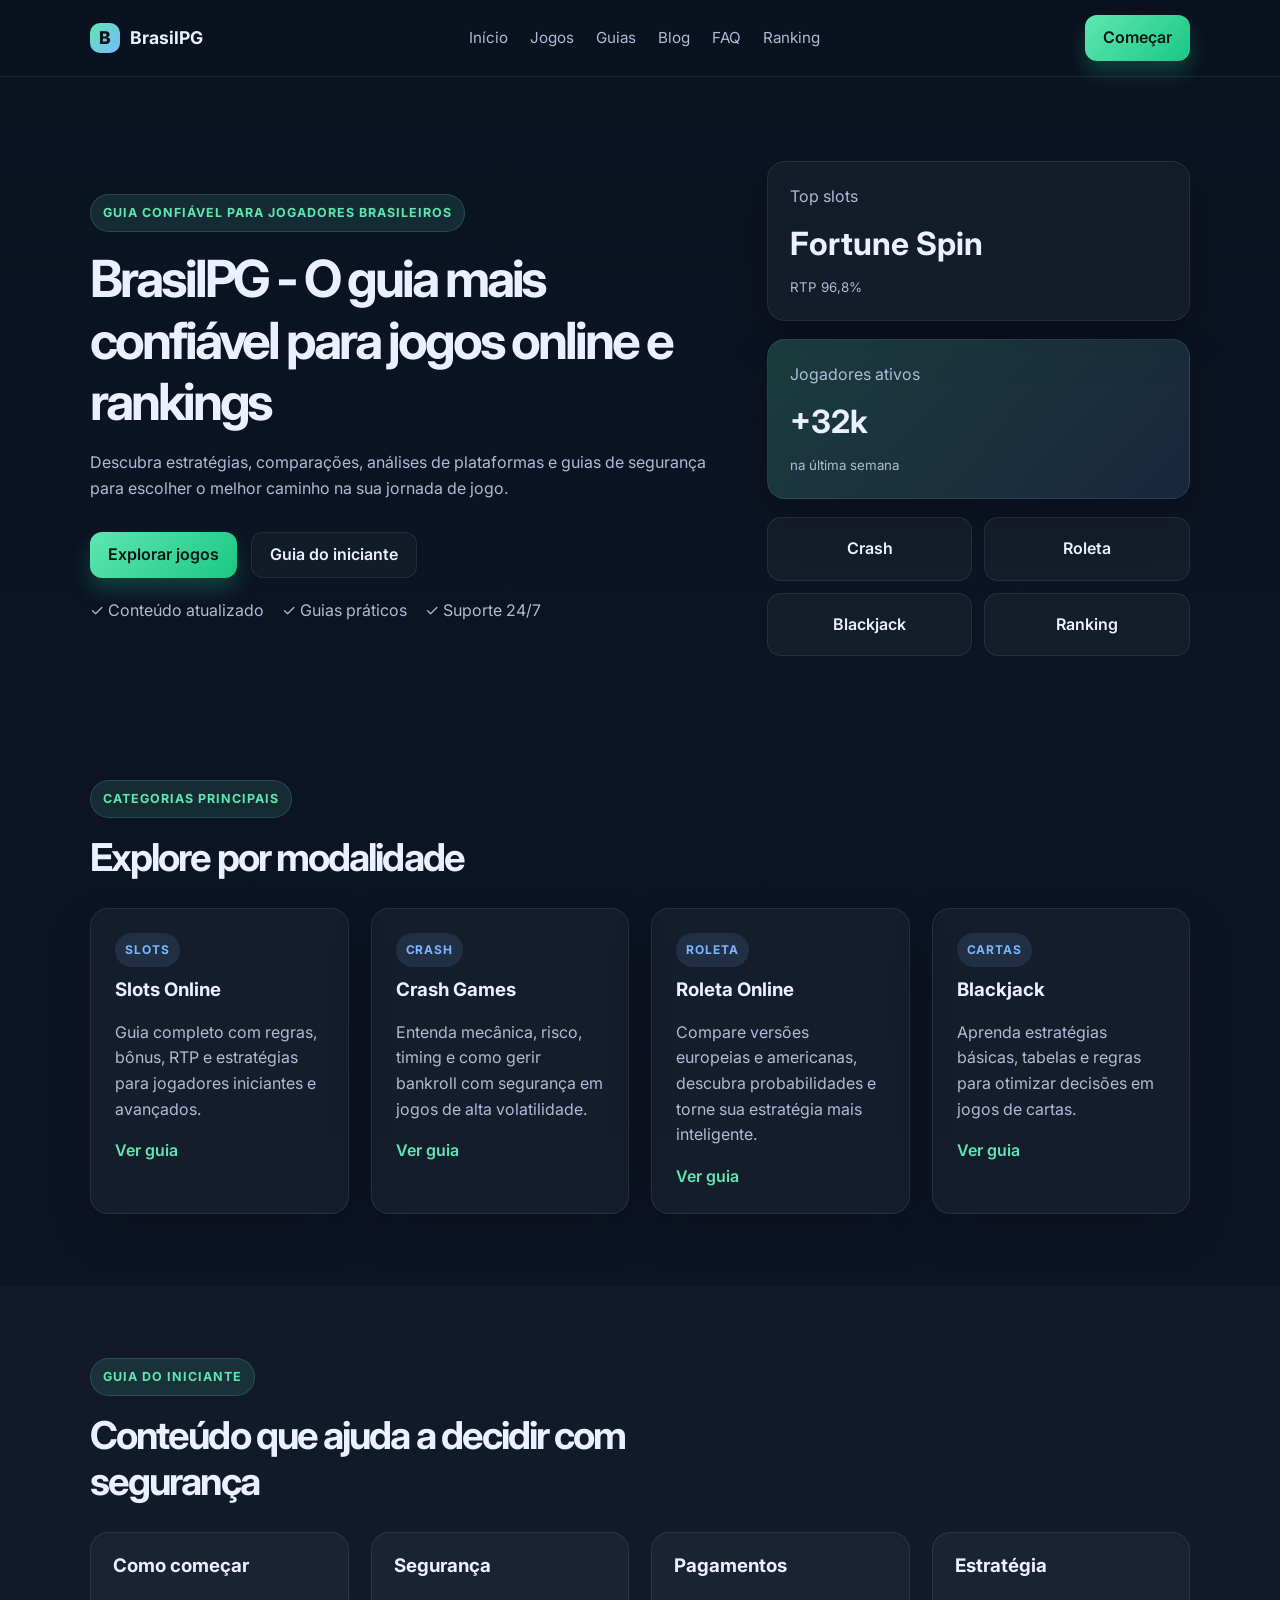
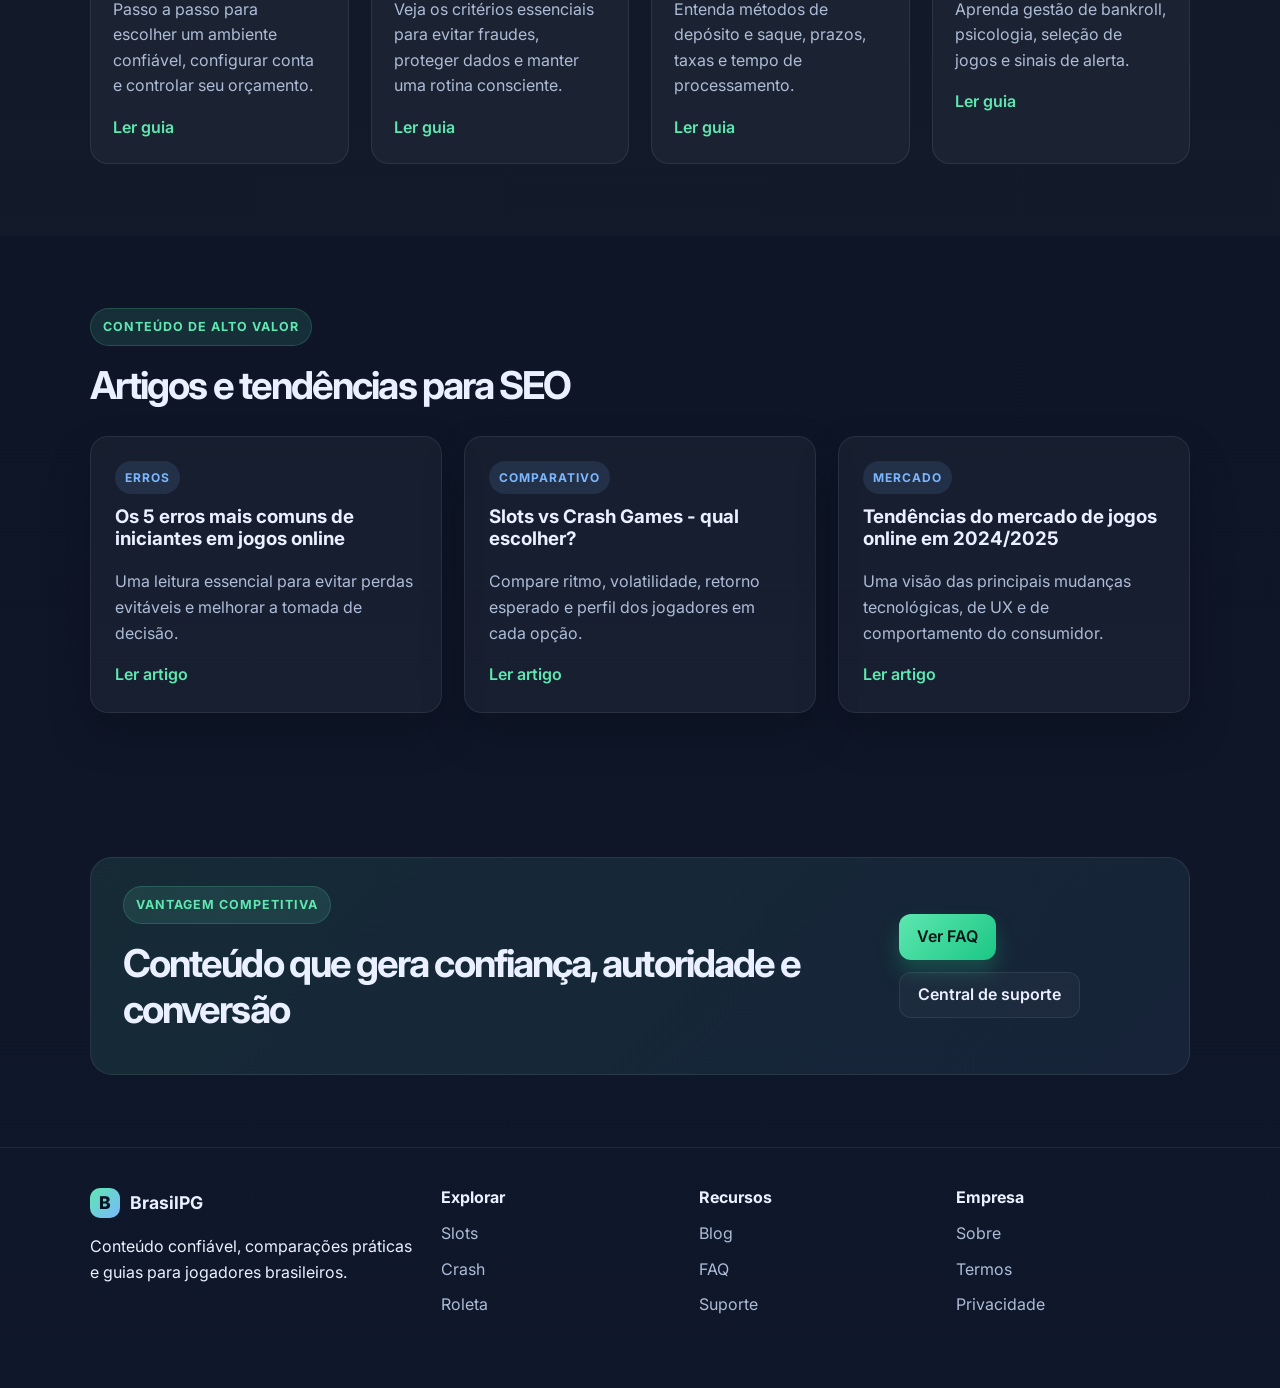
==== index.html @ e0869d35 "Create BrasilPG static SEO architecture prototype with homepage, category pages, blog template, FAQ," ====
<!DOCTYPE html>
<html lang="pt-BR">
  <head>
    <meta charset="UTF-8" />
    <meta name="viewport" content="width=device-width, initial-scale=1.0" />
    <title>BrasilPG | Guia Completo de Jogos, Ranking e Dicas Confiáveis</title>
    <meta
      name="description"
      content="Descubra jogos populares, ranking de jogadores, guias de segurança e dicas de estratégia. Conteúdo confiável, atendimento 24/7 e análise de plataformas."
    />
    <meta
      name="keywords"
      content="BrasilPG, jogos online, slots online, crash games, roleta online, blackjack online, guia de segurança"
    />
    <link rel="preconnect" href="https://fonts.googleapis.com" />
    <link rel="preconnect" href="https://fonts.gstatic.com" crossorigin />
    <link href="https://fonts.googleapis.com/css2?family=Inter:wght@400;500;600;700;800&display=swap" rel="stylesheet" />
    <link rel="stylesheet" href="styles.css" />
    <script type="application/ld+json">
      {
        "@context": "https://schema.org",
        "@type": "Organization",
        "name": "BrasilPG",
        "url": "https://brasilpg.com",
        "logo": "https://brasilpg.com/logo.png",
        "sameAs": [
          "https://www.facebook.com/brasilpg",
          "https://www.instagram.com/brasilpg"
        ],
        "contactPoint": {
          "@type": "ContactPoint",
          "telephone": "+5511999999999",
          "contactType": "customer support",
          "areaServed": "BR",
          "availableLanguage": ["Portuguese"]
        }
      }
    </script>
  </head>
  <body>
    <header class="site-header">
      <div class="container nav-wrap">
        <a href="index.html" class="brand" aria-label="BrasilPG home">
          <span class="brand-mark">B</span>
          <span>BrasilPG</span>
        </a>
        <nav class="main-nav" aria-label="Main navigation">
          <a href="index.html">Início</a>
          <a href="pages/jogos/slots.html">Jogos</a>
          <a href="pages/guia/seguranca.html">Guias</a>
          <a href="pages/blog/index.html">Blog</a>
          <a href="pages/faq.html">FAQ</a>
          <a href="pages/ranking.html">Ranking</a>
        </nav>
        <a href="#cta" class="button button-primary">Começar</a>
      </div>
    </header>

    <main>
      <section class="hero">
        <div class="container hero-grid">
          <div>
            <span class="eyebrow">Guia confiável para jogadores brasileiros</span>
            <h1>BrasilPG - O guia mais confiável para jogos online e rankings</h1>
            <p>
              Descubra estratégias, comparações, análises de plataformas e guias de segurança para escolher o melhor caminho na sua jornada de jogo.
            </p>
            <div class="hero-actions">
              <a href="#categories" class="button button-primary">Explorar jogos</a>
              <a href="pages/guia/iniciantes.html" class="button button-secondary">Guia do iniciante</a>
            </div>
            <ul class="trust-list">
              <li>✓ Conteúdo atualizado</li>
              <li>✓ Guias práticos</li>
              <li>✓ Suporte 24/7</li>
            </ul>
          </div>
          <div class="hero-panel">
            <div class="stat-card">
              <span>Top slots</span>
              <strong>Fortune Spin</strong>
              <small>RTP 96,8%</small>
            </div>
            <div class="stat-card highlight">
              <span>Jogadores ativos</span>
              <strong>+32k</strong>
              <small>na última semana</small>
            </div>
            <div class="mini-grid">
              <div>Crash</div>
              <div>Roleta</div>
              <div>Blackjack</div>
              <div>Ranking</div>
            </div>
          </div>
        </div>
      </section>

      <section class="section" id="categories">
        <div class="container">
          <div class="section-header">
            <span class="eyebrow">Categorias principais</span>
            <h2>Explore por modalidade</h2>
          </div>
          <div class="card-grid four-col">
            <article class="info-card">
              <span class="tag">Slots</span>
              <h3>Slots Online</h3>
              <p>Guia completo com regras, bônus, RTP e estratégias para jogadores iniciantes e avançados.</p>
              <a href="pages/jogos/slots.html">Ver guia</a>
            </article>
            <article class="info-card">
              <span class="tag">Crash</span>
              <h3>Crash Games</h3>
              <p>Entenda mecânica, risco, timing e como gerir bankroll com segurança em jogos de alta volatilidade.</p>
              <a href="pages/jogos/crash.html">Ver guia</a>
            </article>
            <article class="info-card">
              <span class="tag">Roleta</span>
              <h3>Roleta Online</h3>
              <p>Compare versões europeias e americanas, descubra probabilidades e torne sua estratégia mais inteligente.</p>
              <a href="pages/jogos/roleta.html">Ver guia</a>
            </article>
            <article class="info-card">
              <span class="tag">Cartas</span>
              <h3>Blackjack</h3>
              <p>Aprenda estratégias básicas, tabelas e regras para otimizar decisões em jogos de cartas.</p>
              <a href="pages/jogos/cartas.html">Ver guia</a>
            </article>
          </div>
        </div>
      </section>

      <section class="section alt-bg">
        <div class="container">
          <div class="section-header narrow">
            <span class="eyebrow">Guia do iniciante</span>
            <h2>Conteúdo que ajuda a decidir com segurança</h2>
          </div>
          <div class="feature-list">
            <article>
              <h3>Como começar</h3>
              <p>Passo a passo para escolher um ambiente confiável, configurar conta e controlar seu orçamento.</p>
              <a href="pages/guia/iniciantes.html">Ler guia</a>
            </article>
            <article>
              <h3>Segurança</h3>
              <p>Veja os critérios essenciais para evitar fraudes, proteger dados e manter uma rotina consciente.</p>
              <a href="pages/guia/seguranca.html">Ler guia</a>
            </article>
            <article>
              <h3>Pagamentos</h3>
              <p>Entenda métodos de depósito e saque, prazos, taxas e tempo de processamento.</p>
              <a href="pages/guia/deposito-saque.html">Ler guia</a>
            </article>
            <article>
              <h3>Estratégia</h3>
              <p>Aprenda gestão de bankroll, psicologia, seleção de jogos e sinais de alerta.</p>
              <a href="pages/guia/estrategia.html">Ler guia</a>
            </article>
          </div>
        </div>
      </section>

      <section class="section">
        <div class="container">
          <div class="section-header">
            <span class="eyebrow">Conteúdo de alto valor</span>
            <h2>Artigos e tendências para SEO</h2>
          </div>
          <div class="card-grid three-col">
            <article class="blog-card">
              <span class="tag">Erros</span>
              <h3>Os 5 erros mais comuns de iniciantes em jogos online</h3>
              <p>Uma leitura essencial para evitar perdas evitáveis e melhorar a tomada de decisão.</p>
              <a href="pages/blog/artigo-template.html">Ler artigo</a>
            </article>
            <article class="blog-card">
              <span class="tag">Comparativo</span>
              <h3>Slots vs Crash Games - qual escolher?</h3>
              <p>Compare ritmo, volatilidade, retorno esperado e perfil dos jogadores em cada opção.</p>
              <a href="pages/blog/artigo-template.html">Ler artigo</a>
            </article>
            <article class="blog-card">
              <span class="tag">Mercado</span>
              <h3>Tendências do mercado de jogos online em 2024/2025</h3>
              <p>Uma visão das principais mudanças tecnológicas, de UX e de comportamento do consumidor.</p>
              <a href="pages/blog/artigo-template.html">Ler artigo</a>
            </article>
          </div>
        </div>
      </section>

      <section class="section faq-cta" id="cta">
        <div class="container cta-box">
          <div>
            <span class="eyebrow">Vantagem competitiva</span>
            <h2>Conteúdo que gera confiança, autoridade e conversão</h2>
          </div>
          <div class="cta-actions">
            <a href="pages/faq.html" class="button button-primary">Ver FAQ</a>
            <a href="pages/suporte.html" class="button button-secondary">Central de suporte</a>
          </div>
        </div>
      </section>
    </main>

    <footer class="site-footer">
      <div class="container footer-grid">
        <div>
          <a href="index.html" class="brand"><span class="brand-mark">B</span><span>BrasilPG</span></a>
          <p>Conteúdo confiável, comparações práticas e guias para jogadores brasileiros.</p>
        </div>
        <div>
          <h4>Explorar</h4>
          <ul>
            <li><a href="pages/jogos/slots.html">Slots</a></li>
            <li><a href="pages/jogos/crash.html">Crash</a></li>
            <li><a href="pages/jogos/roleta.html">Roleta</a></li>
          </ul>
        </div>
        <div>
          <h4>Recursos</h4>
          <ul>
            <li><a href="pages/blog/index.html">Blog</a></li>
            <li><a href="pages/faq.html">FAQ</a></li>
            <li><a href="pages/suporte.html">Suporte</a></li>
          </ul>
        </div>
        <div>
          <h4>Empresa</h4>
          <ul>
            <li><a href="pages/sobre.html">Sobre</a></li>
            <li><a href="pages/termos.html">Termos</a></li>
            <li><a href="pages/privacidade.html">Privacidade</a></li>
          </ul>
        </div>
      </div>
    </footer>
  </body>
</html>
---- styles.css ----
:root {
  --bg: #0b1220;
  --bg-soft: #101a2d;
  --panel: #121d33;
  --panel-strong: #172847;
  --card: #f3f6fb;
  --text: #eaf0ff;
  --muted: #adbcd7;
  --primary: #5ee7b0;
  --primary-strong: #1bc784;
  --secondary: #7ab7ff;
  --warning: #ffd166;
  --border: rgba(255,255,255,0.08);
  --shadow: 0 20px 45px rgba(0,0,0,0.18);
  --radius: 18px;
}

* {
  box-sizing: border-box;
}

html {
  scroll-behavior: smooth;
}

body {
  margin: 0;
  font-family: "Inter", sans-serif;
  background: linear-gradient(180deg, var(--bg) 0%, #0f172a 100%);
  color: var(--text);
  line-height: 1.6;
}

a {
  color: inherit;
  text-decoration: none;
}

img {
  max-width: 100%;
}

.container {
  width: min(1100px, calc(100% - 32px));
  margin: 0 auto;
}

.site-header {
  position: sticky;
  top: 0;
  z-index: 100;
  backdrop-filter: blur(12px);
  background: rgba(11, 18, 32, 0.8);
  border-bottom: 1px solid var(--border);
}

.nav-wrap {
  display: flex;
  align-items: center;
  justify-content: space-between;
  min-height: 76px;
  gap: 18px;
}

.brand {
  display: inline-flex;
  align-items: center;
  gap: 10px;
  font-size: 1.1rem;
  font-weight: 700;
}

.brand-mark {
  display: inline-grid;
  place-items: center;
  width: 30px;
  height: 30px;
  border-radius: 10px;
  background: linear-gradient(135deg, var(--primary), var(--secondary));
  color: #061420;
  font-weight: 800;
}

.main-nav {
  display: flex;
  align-items: center;
  gap: 22px;
  color: var(--muted);
  font-size: 0.95rem;
}

.main-nav a:hover,
.site-footer a:hover {
  color: var(--text);
}

.button {
  display: inline-flex;
  align-items: center;
  justify-content: center;
  min-height: 46px;
  padding: 0 18px;
  border-radius: 12px;
  font-weight: 600;
  transition: transform 0.25s ease, box-shadow 0.25s ease;
}

.button:hover {
  transform: translateY(-1px);
}

.button-primary {
  background: linear-gradient(135deg, var(--primary), var(--primary-strong));
  color: #041517;
  box-shadow: 0 12px 20px rgba(30, 199, 132, 0.25);
}

.button-secondary {
  border: 1px solid var(--border);
  background: rgba(255,255,255,0.03);
  color: var(--text);
}

.hero {
  padding: 84px 0 52px;
}

.hero-grid {
  display: grid;
  grid-template-columns: 1.2fr 0.8fr;
  gap: 42px;
  align-items: center;
}

.eyebrow {
  display: inline-block;
  margin-bottom: 16px;
  padding: 8px 12px;
  border-radius: 999px;
  background: rgba(94, 231, 176, 0.12);
  border: 1px solid rgba(94, 231, 176, 0.18);
  color: var(--primary);
  font-size: 0.78rem;
  letter-spacing: 0.08em;
  text-transform: uppercase;
  font-weight: 700;
}

h1, h2, h3, h4 {
  margin-top: 0;
  line-height: 1.2;
}

h1 {
  font-size: clamp(2.4rem, 4vw, 4.1rem);
  letter-spacing: -0.06em;
  margin-bottom: 18px;
}

h2 {
  font-size: clamp(1.8rem, 3vw, 2.7rem);
  letter-spacing: -0.05em;
  margin-bottom: 14px;
}

.hero p,
.feature-list p,
.info-card p,
.blog-card p,
.article-body p,
.page-intro p,
.faq-item p {
  color: var(--muted);
}

.hero-actions {
  display: flex;
  flex-wrap: wrap;
  gap: 14px;
  margin: 30px 0 20px;
}

.trust-list {
  list-style: none;
  display: flex;
  flex-wrap: wrap;
  gap: 18px;
  padding: 0;
  margin: 0;
  color: var(--muted);
}

.hero-panel {
  display: grid;
  gap: 18px;
}

.stat-card {
  background: rgba(255,255,255,0.04);
  border: 1px solid var(--border);
  border-radius: var(--radius);
  padding: 22px;
  box-shadow: var(--shadow);
}

.stat-card span,
.stat-card small {
  display: block;
  color: var(--muted);
}

.stat-card strong {
  display: block;
  margin: 8px 0;
  font-size: 2rem;
}

.stat-card.highlight {
  background: linear-gradient(135deg, rgba(94,231,176,0.2), rgba(122,183,255,0.12));
}

.mini-grid {
  display: grid;
  grid-template-columns: repeat(2, minmax(140px, 1fr));
  gap: 12px;
}

.mini-grid div {
  padding: 18px 14px;
  background: rgba(255,255,255,0.04);
  border: 1px solid var(--border);
  border-radius: 14px;
  text-align: center;
  font-weight: 600;
}

.section {
  padding: 72px 0;
}

.alt-bg {
  background: rgba(255,255,255,0.02);
}

.section-header {
  margin-bottom: 28px;
}

.narrow {
  max-width: 680px;
}

.card-grid {
  display: grid;
  gap: 22px;
}

.four-col {
  grid-template-columns: repeat(4, minmax(220px, 1fr));
}

.three-col {
  grid-template-columns: repeat(3, minmax(260px, 1fr));
}

.info-card,
.blog-card,
.article-shell,
.faq-item,
.support-card,
.page-hero,
.article-layout,
.review-card {
  background: rgba(255,255,255,0.04);
  border: 1px solid var(--border);
  border-radius: var(--radius);
  padding: 24px;
  box-shadow: var(--shadow);
}

.tag {
  display: inline-block;
  margin-bottom: 12px;
  font-size: 0.75rem;
  border-radius: 999px;
  background: rgba(122,183,255,0.12);
  color: var(--secondary);
  padding: 7px 10px;
  text-transform: uppercase;
  letter-spacing: 0.08em;
  font-weight: 700;
}

.info-card a,
.blog-card a,
.feature-list a,
.article-shell a,
.page-meta a,
.inline-link {
  color: var(--primary);
  font-weight: 600;
}

.feature-list {
  display: grid;
  grid-template-columns: repeat(4, minmax(220px, 1fr));
  gap: 22px;
}

.feature-list article {
  padding: 22px;
  background: rgba(255,255,255,0.04);
  border: 1px solid var(--border);
  border-radius: var(--radius);
}

.cta-box {
  display: flex;
  align-items: center;
  justify-content: space-between;
  gap: 20px;
  background: linear-gradient(135deg, rgba(94, 231, 176, 0.1), rgba(122, 183, 255, 0.08));
  border: 1px solid var(--border);
  border-radius: 22px;
  padding: 28px 32px;
}

.cta-actions {
  display: flex;
  flex-wrap: wrap;
  gap: 12px;
}

.site-footer {
  padding: 40px 0 70px;
  border-top: 1px solid var(--border);
}

.footer-grid {
  display: grid;
  grid-template-columns: 1.4fr 1fr 1fr 1fr;
  gap: 24px;
}

.site-footer h4 {
  margin-bottom: 14px;
}

.site-footer ul {
  list-style: none;
  padding: 0;
  margin: 0;
  display: grid;
  gap: 10px;
  color: var(--muted);
}

.page-hero {
  padding: 42px 0 18px;
}

.page-hero .container {
  width: min(1200px, calc(100% - 32px));
}

.page-intro {
  display: grid;
  grid-template-columns: 1.4fr 0.6fr;
  gap: 26px;
  align-items: center;
}

.page-meta {
  display: flex;
  flex-wrap: wrap;
  gap: 12px;
  margin-top: 20px;
  color: var(--muted);
}

.page-meta span {
  padding: 8px 10px;
  background: rgba(255,255,255,0.03);
  border-radius: 999px;
  border: 1px solid var(--border);
}

.article-layout {
  display: grid;
  grid-template-columns: minmax(0, 2fr) minmax(240px, 0.8fr);
  gap: 26px;
  align-items: start;
}

.article-body h2 {
  margin-top: 28px;
  margin-bottom: 10px;
}

.check-list {
  padding-left: 20px;
  color: var(--muted);
}

.check-list li + li {
  margin-top: 8px;
}

.aside-box {
  background: rgba(255,255,255,0.03);
  border: 1px solid var(--border);
  border-radius: 16px;
  padding: 18px;
  margin-bottom: 18px;
}

.aside-box h3 {
  margin-bottom: 10px;
  font-size: 1.1rem;
}

.faq-grid,
.support-grid {
  display: grid;
  grid-template-columns: repeat(2, minmax(280px, 1fr));
  gap: 22px;
}

.faq-item {
  height: 100%;
}

.support-card h3 {
  margin-bottom: 12px;
}

.table-wrap {
  overflow-x: auto;
}

table {
  width: 100%;
  border-collapse: collapse;
  margin-top: 18px;
  background: rgba(255,255,255,0.03);
  border: 1px solid var(--border);
  border-radius: 16px;
  overflow: hidden;
}

th, td {
  padding: 14px 16px;
  text-align: left;
  border-bottom: 1px solid var(--border);
  color: var(--muted);
}

th {
  color: var(--text);
  background: rgba(255,255,255,0.02);
}

@media (max-width: 900px) {
  .hero-grid,
  .page-intro,
  .article-layout,
  .footer-grid,
  .faq-grid,
  .support-grid,
  .feature-list,
  .four-col,
  .three-col {
    grid-template-columns: 1fr 1fr;
  }

  .hero-grid,
  .page-intro,
  .article-layout,
  .footer-grid,
  .faq-grid,
  .support-grid,
  .feature-list,
  .four-col,
  .three-col {
    display: grid;
  }

  .hero-grid {
    grid-template-columns: 1fr;
  }

  .main-nav {
    display: none;
  }
}

@media (max-width: 620px) {
  .four-col,
  .three-col,
  .feature-list,
  .faq-grid,
  .support-grid,
  .footer-grid {
    grid-template-columns: 1fr;
  }

  .cta-box {
    flex-direction: column;
    align-items: flex-start;
  }

  h1 {
    font-size: 2.3rem;
  }
}
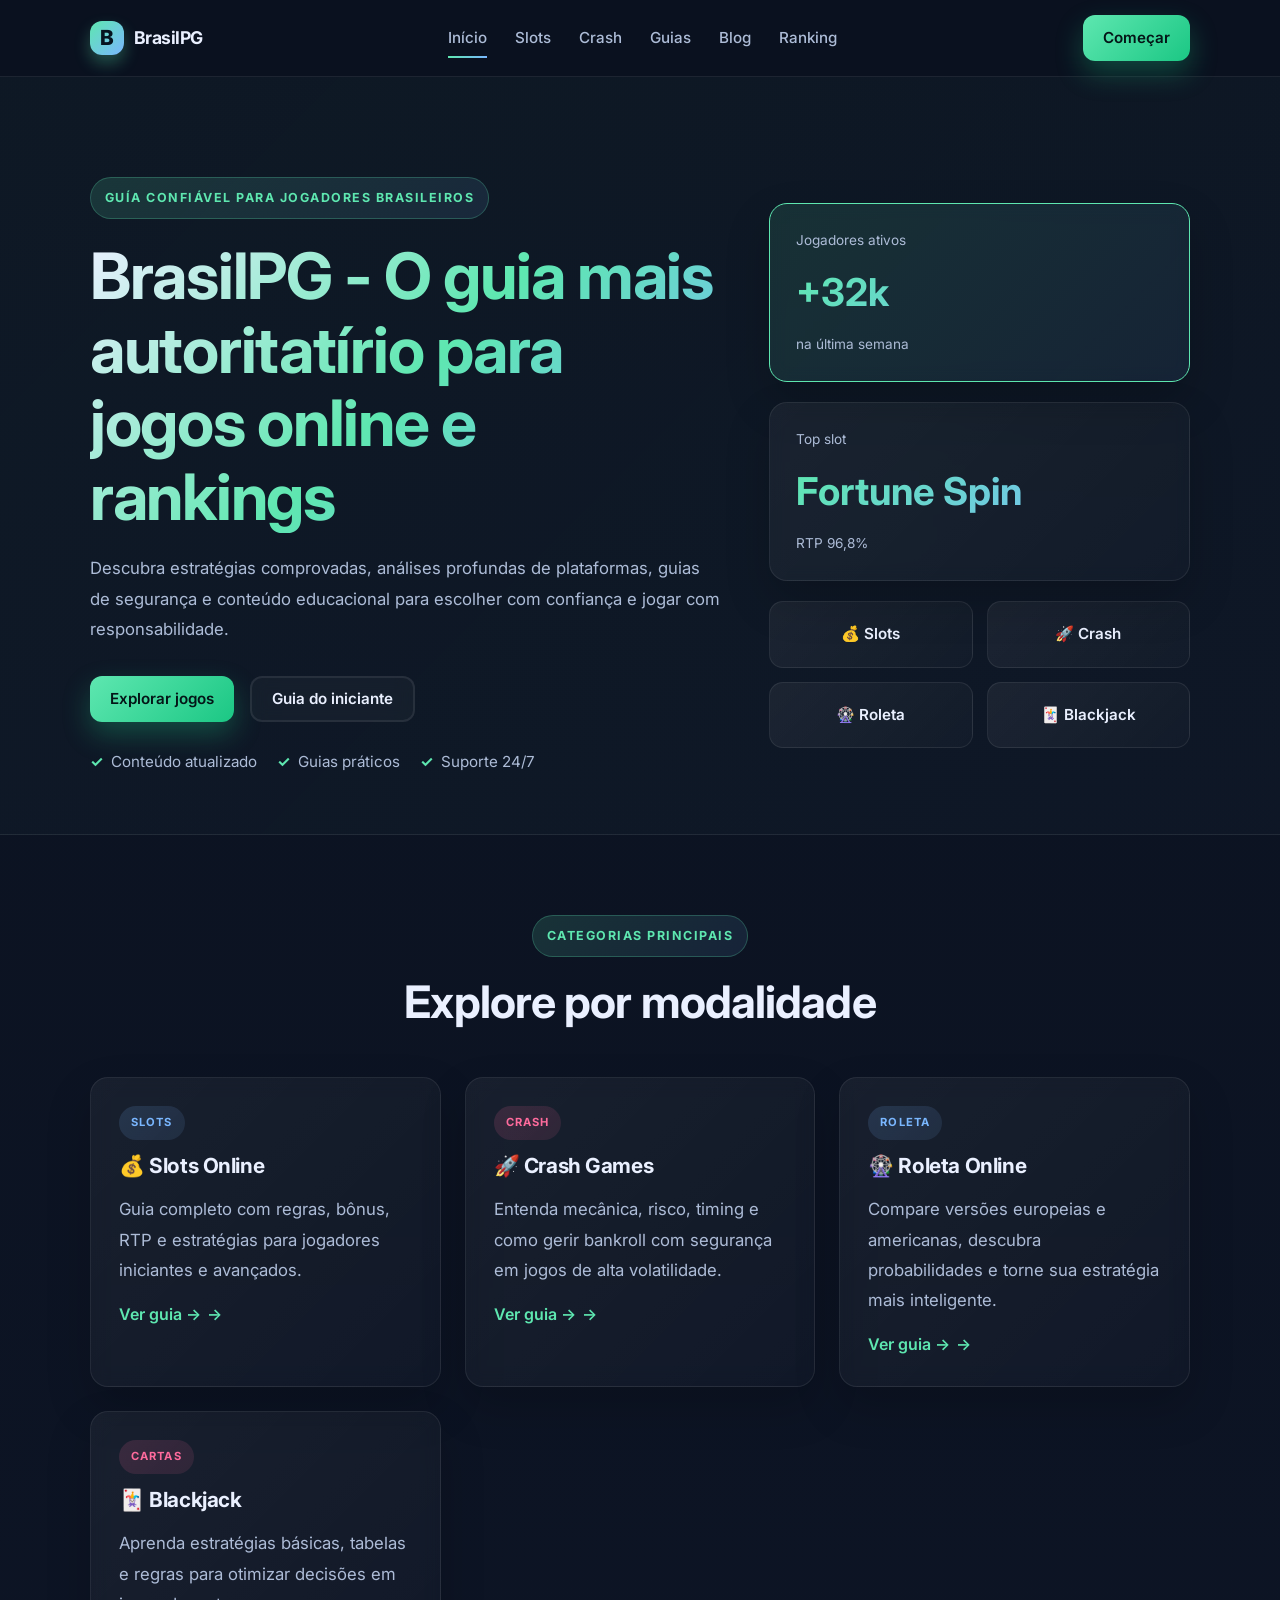
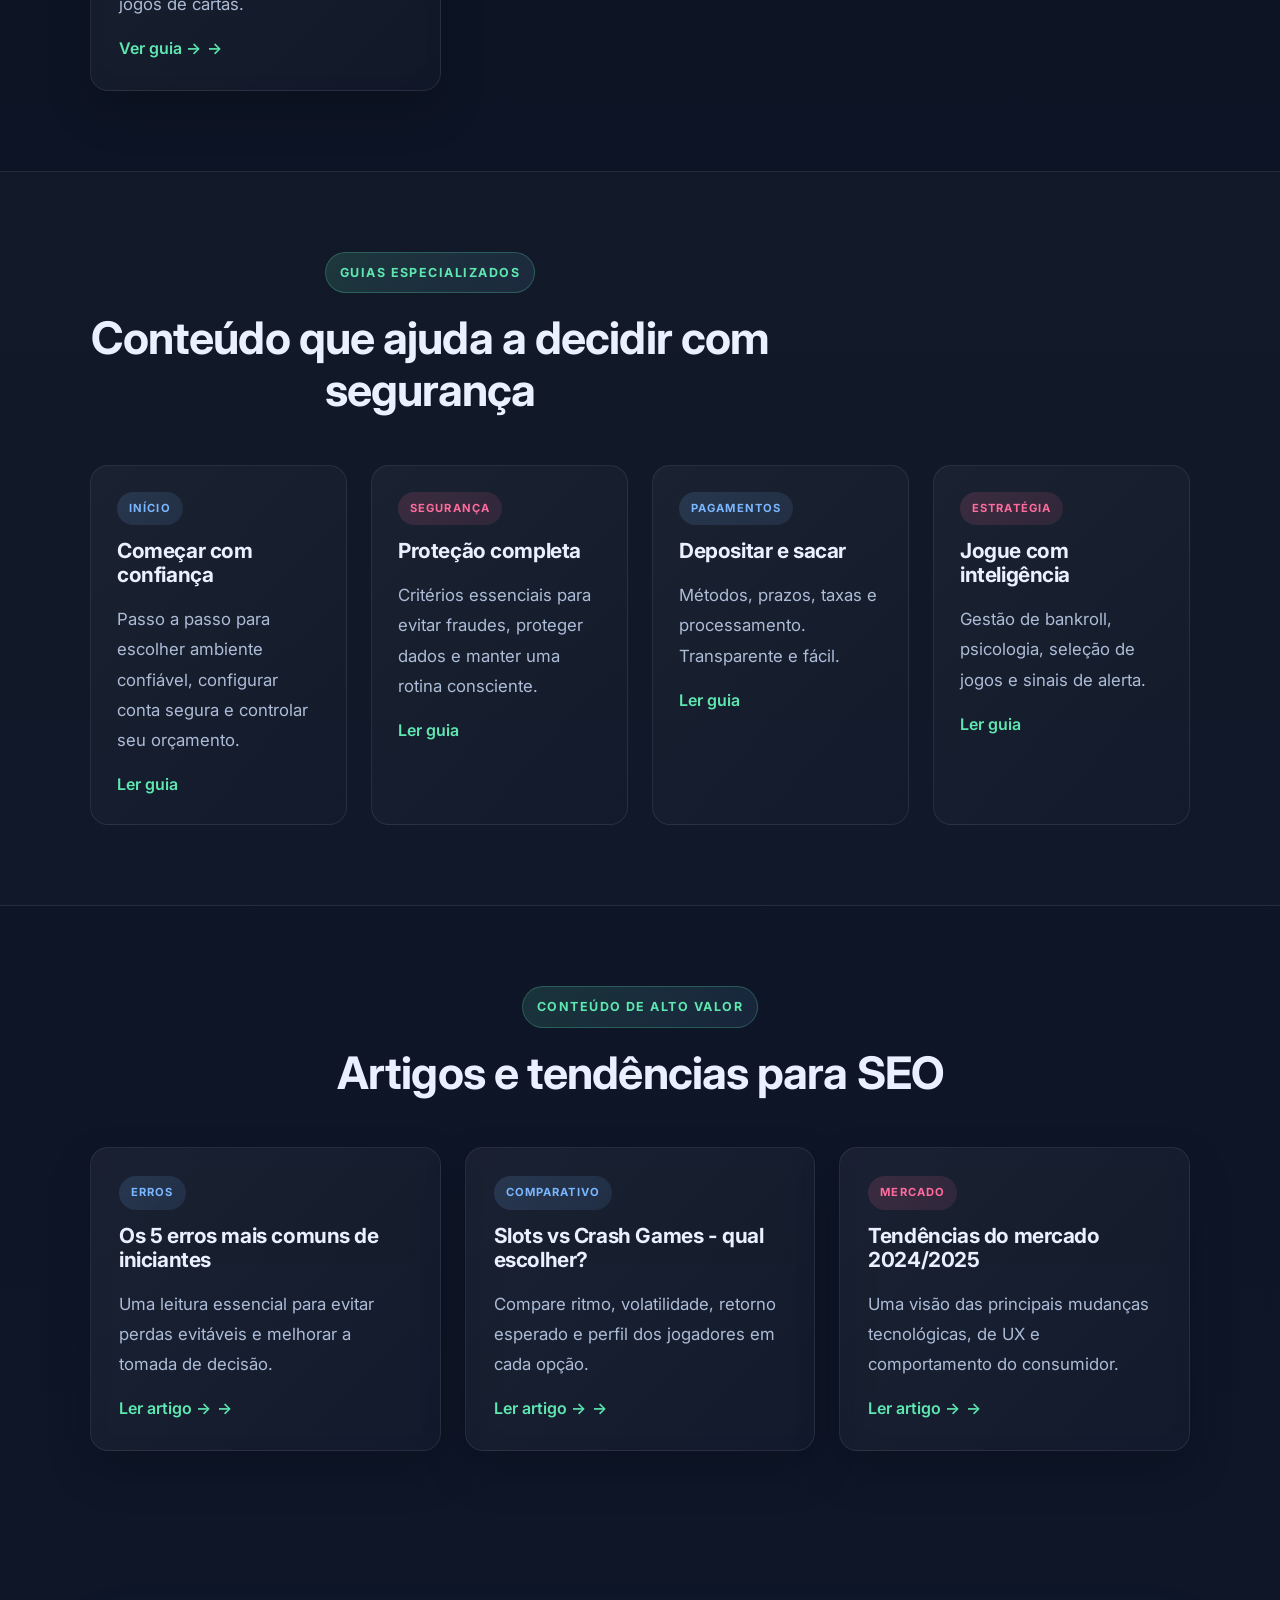
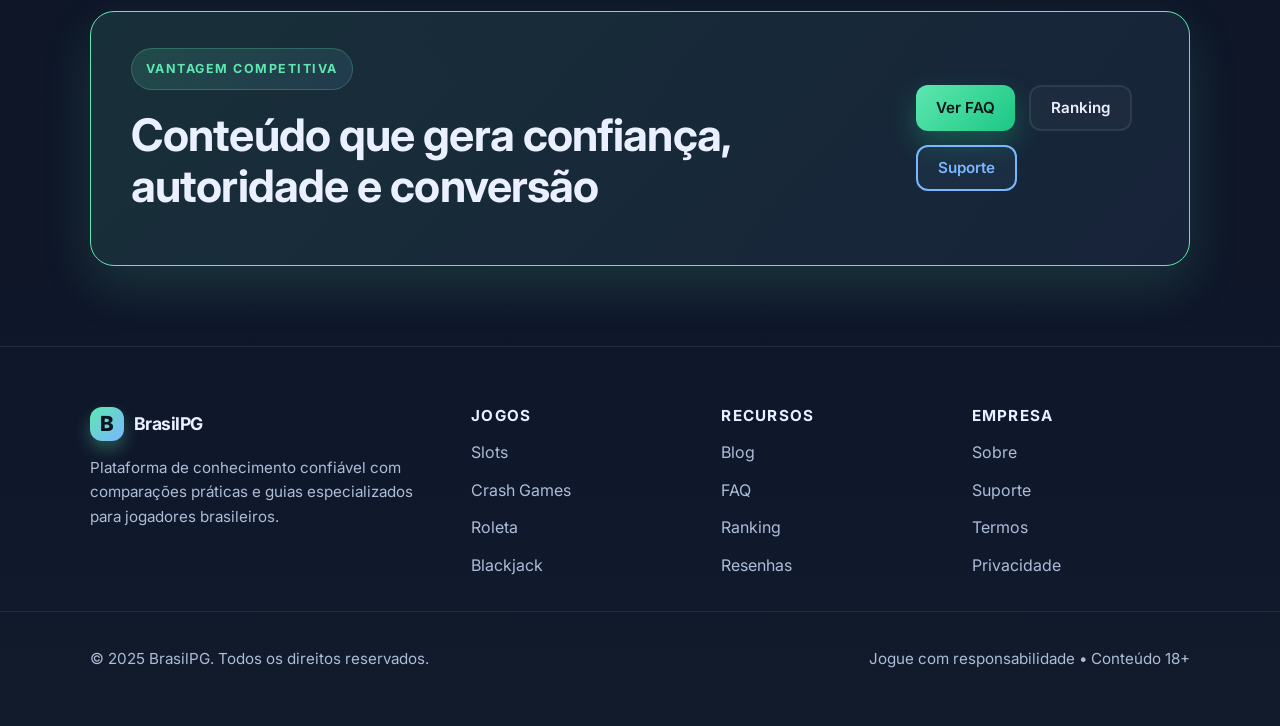
==== commit e353092c: "Upgrade visual design with enhanced CSS animations, gradients, hover effects and modern components" ====
--- a/index.html
+++ b/index.html
@@ -4,14 +4,8 @@
     <meta charset="UTF-8" />
     <meta name="viewport" content="width=device-width, initial-scale=1.0" />
     <title>BrasilPG | Guia Completo de Jogos, Ranking e Dicas Confiáveis</title>
-    <meta
-      name="description"
-      content="Descubra jogos populares, ranking de jogadores, guias de segurança e dicas de estratégia. Conteúdo confiável, atendimento 24/7 e análise de plataformas."
-    />
-    <meta
-      name="keywords"
-      content="BrasilPG, jogos online, slots online, crash games, roleta online, blackjack online, guia de segurança"
-    />
+    <meta name="description" content="Descubra jogos populares, ranking de jogadores, guias de segurança e dicas de estratégia. Conteúdo confiável, atendimento 24/7 e análise de plataformas." />
+    <meta name="keywords" content="BrasilPG, jogos online, slots online, crash games, roleta online, blackjack online, guia de segurança" />
     <link rel="preconnect" href="https://fonts.googleapis.com" />
     <link rel="preconnect" href="https://fonts.gstatic.com" crossorigin />
     <link href="https://fonts.googleapis.com/css2?family=Inter:wght@400;500;600;700;800&display=swap" rel="stylesheet" />
@@ -36,6 +30,18 @@
         }
       }
     </script>
+    <script>
+      document.addEventListener('DOMContentLoaded', function() {
+        const header = document.querySelector('.site-header');
+        window.addEventListener('scroll', function() {
+          if (window.scrollY > 50) {
+            header.classList.add('scrolled');
+          } else {
+            header.classList.remove('scrolled');
+          }
+        });
+      });
+    </script>
   </head>
   <body>
     <header class="site-header">
@@ -45,11 +51,11 @@
           <span>BrasilPG</span>
         </a>
         <nav class="main-nav" aria-label="Main navigation">
-          <a href="index.html">Início</a>
-          <a href="pages/jogos/slots.html">Jogos</a>
+          <a href="index.html" class="active">Início</a>
+          <a href="pages/jogos/slots.html">Slots</a>
+          <a href="pages/jogos/crash.html">Crash</a>
           <a href="pages/guia/seguranca.html">Guias</a>
           <a href="pages/blog/index.html">Blog</a>
-          <a href="pages/faq.html">FAQ</a>
           <a href="pages/ranking.html">Ranking</a>
         </nav>
         <a href="#cta" class="button button-primary">Começar</a>
@@ -60,37 +66,35 @@
       <section class="hero">
         <div class="container hero-grid">
           <div>
-            <span class="eyebrow">Guia confiável para jogadores brasileiros</span>
-            <h1>BrasilPG - O guia mais confiável para jogos online e rankings</h1>
-            <p>
-              Descubra estratégias, comparações, análises de plataformas e guias de segurança para escolher o melhor caminho na sua jornada de jogo.
-            </p>
+            <span class="eyebrow">Guía confiável para jogadores brasileiros</span>
+            <h1>BrasilPG - O guia mais autoritatírio para jogos online e rankings</h1>
+            <p>Descubra estratégias comprovadas, análises profundas de plataformas, guias de segurança e conteúdo educacional para escolher com confiança e jogar com responsabilidade.</p>
             <div class="hero-actions">
               <a href="#categories" class="button button-primary">Explorar jogos</a>
               <a href="pages/guia/iniciantes.html" class="button button-secondary">Guia do iniciante</a>
             </div>
             <ul class="trust-list">
-              <li>✓ Conteúdo atualizado</li>
-              <li>✓ Guias práticos</li>
-              <li>✓ Suporte 24/7</li>
+              <li>Conteúdo atualizado</li>
+              <li>Guias práticos</li>
+              <li>Suporte 24/7</li>
             </ul>
           </div>
           <div class="hero-panel">
-            <div class="stat-card">
-              <span>Top slots</span>
-              <strong>Fortune Spin</strong>
-              <small>RTP 96,8%</small>
-            </div>
             <div class="stat-card highlight">
               <span>Jogadores ativos</span>
               <strong>+32k</strong>
               <small>na última semana</small>
             </div>
+            <div class="stat-card">
+              <span>Top slot</span>
+              <strong>Fortune Spin</strong>
+              <small>RTP 96,8%</small>
+            </div>
             <div class="mini-grid">
-              <div>Crash</div>
-              <div>Roleta</div>
-              <div>Blackjack</div>
-              <div>Ranking</div>
+              <div>💰 Slots</div>
+              <div>🚀 Crash</div>
+              <div>🎡 Roleta</div>
+              <div>🃏 Blackjack</div>
             </div>
           </div>
         </div>
@@ -105,27 +109,27 @@
           <div class="card-grid four-col">
             <article class="info-card">
               <span class="tag">Slots</span>
-              <h3>Slots Online</h3>
+              <h3>💰 Slots Online</h3>
               <p>Guia completo com regras, bônus, RTP e estratégias para jogadores iniciantes e avançados.</p>
-              <a href="pages/jogos/slots.html">Ver guia</a>
-            </article>
-            <article class="info-card">
-              <span class="tag">Crash</span>
-              <h3>Crash Games</h3>
+              <a href="pages/jogos/slots.html">Ver guia →</a>
+            </article>
+            <article class="info-card">
+              <span class="tag accent">Crash</span>
+              <h3>🚀 Crash Games</h3>
               <p>Entenda mecânica, risco, timing e como gerir bankroll com segurança em jogos de alta volatilidade.</p>
-              <a href="pages/jogos/crash.html">Ver guia</a>
+              <a href="pages/jogos/crash.html">Ver guia →</a>
             </article>
             <article class="info-card">
               <span class="tag">Roleta</span>
-              <h3>Roleta Online</h3>
+              <h3>🎡 Roleta Online</h3>
               <p>Compare versões europeias e americanas, descubra probabilidades e torne sua estratégia mais inteligente.</p>
-              <a href="pages/jogos/roleta.html">Ver guia</a>
-            </article>
-            <article class="info-card">
-              <span class="tag">Cartas</span>
-              <h3>Blackjack</h3>
+              <a href="pages/jogos/roleta.html">Ver guia →</a>
+            </article>
+            <article class="info-card">
+              <span class="tag accent">Cartas</span>
+              <h3>🃏 Blackjack</h3>
               <p>Aprenda estratégias básicas, tabelas e regras para otimizar decisões em jogos de cartas.</p>
-              <a href="pages/jogos/cartas.html">Ver guia</a>
+              <a href="pages/jogos/cartas.html">Ver guia →</a>
             </article>
           </div>
         </div>
@@ -134,28 +138,32 @@
       <section class="section alt-bg">
         <div class="container">
           <div class="section-header narrow">
-            <span class="eyebrow">Guia do iniciante</span>
+            <span class="eyebrow">Guias especializados</span>
             <h2>Conteúdo que ajuda a decidir com segurança</h2>
           </div>
           <div class="feature-list">
             <article>
-              <h3>Como começar</h3>
-              <p>Passo a passo para escolher um ambiente confiável, configurar conta e controlar seu orçamento.</p>
+              <span class="tag">Início</span>
+              <h3>Começar com confiança</h3>
+              <p>Passo a passo para escolher ambiente confiável, configurar conta segura e controlar seu orçamento.</p>
               <a href="pages/guia/iniciantes.html">Ler guia</a>
             </article>
             <article>
-              <h3>Segurança</h3>
-              <p>Veja os critérios essenciais para evitar fraudes, proteger dados e manter uma rotina consciente.</p>
+              <span class="tag accent">Segurança</span>
+              <h3>Proteção completa</h3>
+              <p>Critérios essenciais para evitar fraudes, proteger dados e manter uma rotina consciente.</p>
               <a href="pages/guia/seguranca.html">Ler guia</a>
             </article>
             <article>
-              <h3>Pagamentos</h3>
-              <p>Entenda métodos de depósito e saque, prazos, taxas e tempo de processamento.</p>
+              <span class="tag">Pagamentos</span>
+              <h3>Depositar e sacar</h3>
+              <p>Métodos, prazos, taxas e processamento. Transparente e fácil.</p>
               <a href="pages/guia/deposito-saque.html">Ler guia</a>
             </article>
             <article>
-              <h3>Estratégia</h3>
-              <p>Aprenda gestão de bankroll, psicologia, seleção de jogos e sinais de alerta.</p>
+              <span class="tag accent">Estratégia</span>
+              <h3>Jogue com inteligência</h3>
+              <p>Gestão de bankroll, psicologia, seleção de jogos e sinais de alerta.</p>
               <a href="pages/guia/estrategia.html">Ler guia</a>
             </article>
           </div>
@@ -171,21 +179,21 @@
           <div class="card-grid three-col">
             <article class="blog-card">
               <span class="tag">Erros</span>
-              <h3>Os 5 erros mais comuns de iniciantes em jogos online</h3>
+              <h3>Os 5 erros mais comuns de iniciantes</h3>
               <p>Uma leitura essencial para evitar perdas evitáveis e melhorar a tomada de decisão.</p>
-              <a href="pages/blog/artigo-template.html">Ler artigo</a>
+              <a href="pages/blog/artigo-template.html">Ler artigo →</a>
             </article>
             <article class="blog-card">
               <span class="tag">Comparativo</span>
               <h3>Slots vs Crash Games - qual escolher?</h3>
               <p>Compare ritmo, volatilidade, retorno esperado e perfil dos jogadores em cada opção.</p>
-              <a href="pages/blog/artigo-template.html">Ler artigo</a>
+              <a href="pages/blog/artigo-template.html">Ler artigo →</a>
             </article>
             <article class="blog-card">
-              <span class="tag">Mercado</span>
-              <h3>Tendências do mercado de jogos online em 2024/2025</h3>
-              <p>Uma visão das principais mudanças tecnológicas, de UX e de comportamento do consumidor.</p>
-              <a href="pages/blog/artigo-template.html">Ler artigo</a>
+              <span class="tag accent">Mercado</span>
+              <h3>Tendências do mercado 2024/2025</h3>
+              <p>Uma visão das principais mudanças tecnológicas, de UX e comportamento do consumidor.</p>
+              <a href="pages/blog/artigo-template.html">Ler artigo →</a>
             </article>
           </div>
         </div>
@@ -199,7 +207,8 @@
           </div>
           <div class="cta-actions">
             <a href="pages/faq.html" class="button button-primary">Ver FAQ</a>
-            <a href="pages/suporte.html" class="button button-secondary">Central de suporte</a>
+            <a href="pages/ranking.html" class="button button-secondary">Ranking</a>
+            <a href="pages/suporte.html" class="button button-outline">Suporte</a>
           </div>
         </div>
       </section>
@@ -209,14 +218,15 @@
       <div class="container footer-grid">
         <div>
           <a href="index.html" class="brand"><span class="brand-mark">B</span><span>BrasilPG</span></a>
-          <p>Conteúdo confiável, comparações práticas e guias para jogadores brasileiros.</p>
-        </div>
-        <div>
-          <h4>Explorar</h4>
+          <p>Plataforma de conhecimento confiável com comparações práticas e guias especializados para jogadores brasileiros.</p>
+        </div>
+        <div>
+          <h4>Jogos</h4>
           <ul>
             <li><a href="pages/jogos/slots.html">Slots</a></li>
-            <li><a href="pages/jogos/crash.html">Crash</a></li>
+            <li><a href="pages/jogos/crash.html">Crash Games</a></li>
             <li><a href="pages/jogos/roleta.html">Roleta</a></li>
+            <li><a href="pages/jogos/cartas.html">Blackjack</a></li>
           </ul>
         </div>
         <div>
@@ -224,17 +234,24 @@
           <ul>
             <li><a href="pages/blog/index.html">Blog</a></li>
             <li><a href="pages/faq.html">FAQ</a></li>
-            <li><a href="pages/suporte.html">Suporte</a></li>
+            <li><a href="pages/ranking.html">Ranking</a></li>
+            <li><a href="pages/reviews.html">Resenhas</a></li>
           </ul>
         </div>
         <div>
           <h4>Empresa</h4>
           <ul>
             <li><a href="pages/sobre.html">Sobre</a></li>
+            <li><a href="pages/suporte.html">Suporte</a></li>
             <li><a href="pages/termos.html">Termos</a></li>
             <li><a href="pages/privacidade.html">Privacidade</a></li>
           </ul>
         </div>
+      </div>
+      <div class="footer-divider"></div>
+      <div class="container footer-bottom">
+        <p>&copy; 2025 BrasilPG. Todos os direitos reservados.</p>
+        <p>Jogue com responsabilidade • Conteúdo 18+</p>
       </div>
     </footer>
   </body>
--- a/styles.css
+++ b/styles.css
@@ -10,8 +10,11 @@
   --primary-strong: #1bc784;
   --secondary: #7ab7ff;
   --warning: #ffd166;
+  --accent-pink: #ff6b9d;
+  --accent-orange: #ff9f43;
   --border: rgba(255,255,255,0.08);
   --shadow: 0 20px 45px rgba(0,0,0,0.18);
+  --shadow-lg: 0 30px 60px rgba(0,0,0,0.25);
   --radius: 18px;
 }
 
@@ -34,10 +37,12 @@
 a {
   color: inherit;
   text-decoration: none;
+  transition: all 0.3s ease;
 }
 
 img {
   max-width: 100%;
+  border-radius: var(--radius);
 }
 
 .container {
@@ -45,6 +50,7 @@
   margin: 0 auto;
 }
 
+/* HEADER & NAV */
 .site-header {
   position: sticky;
   top: 0;
@@ -52,6 +58,11 @@
   backdrop-filter: blur(12px);
   background: rgba(11, 18, 32, 0.8);
   border-bottom: 1px solid var(--border);
+  transition: all 0.3s ease;
+}
+
+.site-header.scrolled {
+  box-shadow: 0 10px 30px rgba(0,0,0,0.2);
 }
 
 .nav-wrap {
@@ -68,25 +79,55 @@
   gap: 10px;
   font-size: 1.1rem;
   font-weight: 700;
+  letter-spacing: -0.03em;
+  transition: transform 0.3s ease;
+}
+
+.brand:hover {
+  transform: scale(1.05);
 }
 
 .brand-mark {
   display: inline-grid;
   place-items: center;
-  width: 30px;
-  height: 30px;
-  border-radius: 10px;
+  width: 34px;
+  height: 34px;
+  border-radius: 12px;
   background: linear-gradient(135deg, var(--primary), var(--secondary));
   color: #061420;
   font-weight: 800;
+  font-size: 1.3rem;
+  box-shadow: 0 8px 16px rgba(94, 231, 176, 0.3);
 }
 
 .main-nav {
   display: flex;
   align-items: center;
-  gap: 22px;
+  gap: 28px;
   color: var(--muted);
   font-size: 0.95rem;
+  font-weight: 500;
+}
+
+.main-nav a {
+  position: relative;
+  padding: 6px 0;
+}
+
+.main-nav a::after {
+  content: '';
+  position: absolute;
+  bottom: -2px;
+  left: 0;
+  width: 0;
+  height: 2px;
+  background: linear-gradient(90deg, var(--primary), var(--secondary));
+  transition: width 0.3s ease;
+}
+
+.main-nav a:hover::after,
+.main-nav a.active::after {
+  width: 100%;
 }
 
 .main-nav a:hover,
@@ -94,73 +135,112 @@
   color: var(--text);
 }
 
+/* BUTTONS */
 .button {
   display: inline-flex;
   align-items: center;
   justify-content: center;
   min-height: 46px;
-  padding: 0 18px;
+  padding: 0 20px;
   border-radius: 12px;
   font-weight: 600;
-  transition: transform 0.25s ease, box-shadow 0.25s ease;
+  font-size: 0.95rem;
+  transition: all 0.3s cubic-bezier(0.34, 1.56, 0.64, 1);
+  cursor: pointer;
+  border: none;
+  position: relative;
+  overflow: hidden;
 }
 
 .button:hover {
-  transform: translateY(-1px);
+  transform: translateY(-3px);
 }
 
 .button-primary {
   background: linear-gradient(135deg, var(--primary), var(--primary-strong));
   color: #041517;
-  box-shadow: 0 12px 20px rgba(30, 199, 132, 0.25);
+  box-shadow: 0 12px 28px rgba(30, 199, 132, 0.3);
+}
+
+.button-primary:hover {
+  box-shadow: 0 20px 40px rgba(30, 199, 132, 0.4);
 }
 
 .button-secondary {
-  border: 1px solid var(--border);
+  border: 2px solid var(--border);
   background: rgba(255,255,255,0.03);
   color: var(--text);
-}
-
+  backdrop-filter: blur(8px);
+}
+
+.button-secondary:hover {
+  border-color: var(--primary);
+  background: rgba(94, 231, 176, 0.08);
+}
+
+.button-outline {
+  border: 2px solid var(--secondary);
+  color: var(--secondary);
+  background: rgba(122, 183, 255, 0.05);
+}
+
+.button-outline:hover {
+  background: rgba(122, 183, 255, 0.15);
+  box-shadow: 0 8px 20px rgba(122, 183, 255, 0.2);
+}
+
+/* HERO SECTION */
 .hero {
-  padding: 84px 0 52px;
+  padding: 100px 0 60px;
+  background: linear-gradient(135deg, rgba(94,231,176,0.03) 0%, rgba(122,183,255,0.02) 100%);
+  border-bottom: 1px solid var(--border);
 }
 
 .hero-grid {
   display: grid;
   grid-template-columns: 1.2fr 0.8fr;
-  gap: 42px;
+  gap: 48px;
   align-items: center;
 }
 
 .eyebrow {
   display: inline-block;
-  margin-bottom: 16px;
-  padding: 8px 12px;
+  margin-bottom: 20px;
+  padding: 10px 14px;
   border-radius: 999px;
-  background: rgba(94, 231, 176, 0.12);
-  border: 1px solid rgba(94, 231, 176, 0.18);
+  background: linear-gradient(135deg, rgba(94, 231, 176, 0.15), rgba(122, 183, 255, 0.1));
+  border: 1px solid rgba(94, 231, 176, 0.25);
   color: var(--primary);
   font-size: 0.78rem;
-  letter-spacing: 0.08em;
+  letter-spacing: 0.12em;
   text-transform: uppercase;
   font-weight: 700;
 }
 
 h1, h2, h3, h4 {
   margin-top: 0;
-  line-height: 1.2;
+  line-height: 1.15;
+  letter-spacing: -0.02em;
 }
 
 h1 {
-  font-size: clamp(2.4rem, 4vw, 4.1rem);
-  letter-spacing: -0.06em;
-  margin-bottom: 18px;
+  font-size: clamp(2.8rem, 5vw, 4.5rem);
+  margin-bottom: 20px;
+  background: linear-gradient(135deg, var(--text) 0%, var(--primary) 50%, var(--secondary) 100%);
+  -webkit-background-clip: text;
+  -webkit-text-fill-color: transparent;
+  background-clip: text;
 }
 
 h2 {
-  font-size: clamp(1.8rem, 3vw, 2.7rem);
-  letter-spacing: -0.05em;
-  margin-bottom: 14px;
+  font-size: clamp(2rem, 3.5vw, 3rem);
+  margin-bottom: 16px;
+  color: var(--text);
+}
+
+h3 {
+  font-size: 1.3rem;
+  margin-bottom: 12px;
 }
 
 .hero p,
@@ -171,124 +251,189 @@
 .page-intro p,
 .faq-item p {
   color: var(--muted);
+  font-size: 1.05rem;
+  line-height: 1.8;
 }
 
 .hero-actions {
   display: flex;
   flex-wrap: wrap;
-  gap: 14px;
-  margin: 30px 0 20px;
+  gap: 16px;
+  margin: 32px 0 28px;
 }
 
 .trust-list {
   list-style: none;
   display: flex;
   flex-wrap: wrap;
-  gap: 18px;
+  gap: 20px;
   padding: 0;
   margin: 0;
   color: var(--muted);
-}
-
+  font-size: 0.95rem;
+}
+
+.trust-list li {
+  display: flex;
+  align-items: center;
+  gap: 8px;
+}
+
+.trust-list li::before {
+  content: '✓';
+  color: var(--primary);
+  font-weight: 700;
+}
+
+/* HERO PANEL */
 .hero-panel {
   display: grid;
-  gap: 18px;
+  gap: 20px;
 }
 
 .stat-card {
-  background: rgba(255,255,255,0.04);
+  background: linear-gradient(135deg, rgba(255,255,255,0.05), rgba(255,255,255,0.02));
   border: 1px solid var(--border);
   border-radius: var(--radius);
-  padding: 22px;
+  padding: 26px;
   box-shadow: var(--shadow);
+  backdrop-filter: blur(8px);
+  transition: all 0.3s ease;
+}
+
+.stat-card:hover {
+  border-color: var(--primary);
+  box-shadow: 0 20px 40px rgba(94, 231, 176, 0.15);
+  transform: translateY(-4px);
 }
 
 .stat-card span,
 .stat-card small {
   display: block;
   color: var(--muted);
+  font-size: 0.85rem;
 }
 
 .stat-card strong {
   display: block;
-  margin: 8px 0;
-  font-size: 2rem;
+  margin: 10px 0;
+  font-size: 2.4rem;
+  background: linear-gradient(135deg, var(--primary), var(--secondary));
+  -webkit-background-clip: text;
+  -webkit-text-fill-color: transparent;
+  background-clip: text;
 }
 
 .stat-card.highlight {
-  background: linear-gradient(135deg, rgba(94,231,176,0.2), rgba(122,183,255,0.12));
+  background: linear-gradient(135deg, rgba(94,231,176,0.12), rgba(122,183,255,0.08));
+  border-color: var(--primary);
 }
 
 .mini-grid {
   display: grid;
   grid-template-columns: repeat(2, minmax(140px, 1fr));
-  gap: 12px;
+  gap: 14px;
 }
 
 .mini-grid div {
-  padding: 18px 14px;
-  background: rgba(255,255,255,0.04);
+  padding: 20px 16px;
+  background: linear-gradient(135deg, rgba(255,255,255,0.06), rgba(255,255,255,0.02));
   border: 1px solid var(--border);
   border-radius: 14px;
   text-align: center;
   font-weight: 600;
-}
-
+  font-size: 0.95rem;
+  transition: all 0.3s ease;
+}
+
+.mini-grid div:hover {
+  border-color: var(--primary);
+  background: rgba(94, 231, 176, 0.08);
+  transform: scale(1.05);
+}
+
+/* SECTIONS */
 .section {
-  padding: 72px 0;
+  padding: 80px 0;
 }
 
 .alt-bg {
-  background: rgba(255,255,255,0.02);
+  background: linear-gradient(180deg, rgba(255,255,255,0.02) 0%, rgba(255,255,255,0.01) 100%);
+  border-top: 1px solid var(--border);
+  border-bottom: 1px solid var(--border);
 }
 
 .section-header {
-  margin-bottom: 28px;
+  margin-bottom: 48px;
+  text-align: center;
+}
+
+.section-header.left {
+  text-align: left;
+  max-width: 700px;
 }
 
 .narrow {
   max-width: 680px;
-}
-
+  margin-left: 0;
+}
+
+/* GRIDS */
 .card-grid {
   display: grid;
-  gap: 22px;
+  gap: 24px;
 }
 
 .four-col {
-  grid-template-columns: repeat(4, minmax(220px, 1fr));
+  grid-template-columns: repeat(auto-fit, minmax(260px, 1fr));
 }
 
 .three-col {
-  grid-template-columns: repeat(3, minmax(260px, 1fr));
-}
-
+  grid-template-columns: repeat(auto-fit, minmax(300px, 1fr));
+}
+
+/* CARDS */
 .info-card,
 .blog-card,
 .article-shell,
 .faq-item,
 .support-card,
-.page-hero,
-.article-layout,
-.review-card {
-  background: rgba(255,255,255,0.04);
+.review-card,
+.game-card {
+  background: linear-gradient(135deg, rgba(255,255,255,0.05), rgba(255,255,255,0.02));
   border: 1px solid var(--border);
   border-radius: var(--radius);
-  padding: 24px;
+  padding: 28px;
   box-shadow: var(--shadow);
+  backdrop-filter: blur(8px);
+  transition: all 0.3s cubic-bezier(0.34, 1.56, 0.64, 1);
+}
+
+.info-card:hover,
+.blog-card:hover,
+.game-card:hover,
+.support-card:hover {
+  border-color: var(--primary);
+  box-shadow: 0 25px 50px rgba(94, 231, 176, 0.2);
+  transform: translateY(-6px);
 }
 
 .tag {
   display: inline-block;
-  margin-bottom: 12px;
-  font-size: 0.75rem;
+  margin-bottom: 14px;
+  font-size: 0.7rem;
   border-radius: 999px;
-  background: rgba(122,183,255,0.12);
+  background: linear-gradient(135deg, rgba(122,183,255,0.15), rgba(122,183,255,0.1));
   color: var(--secondary);
-  padding: 7px 10px;
+  padding: 8px 12px;
   text-transform: uppercase;
-  letter-spacing: 0.08em;
+  letter-spacing: 0.1em;
   font-weight: 700;
+}
+
+.tag.accent {
+  background: linear-gradient(135deg, rgba(255,107,157,0.15), rgba(255,107,157,0.1));
+  color: var(--accent-pink);
 }
 
 .info-card a,
@@ -299,51 +444,85 @@
 .inline-link {
   color: var(--primary);
   font-weight: 600;
-}
-
+  position: relative;
+}
+
+.info-card a::after,
+.blog-card a::after {
+  content: '→';
+  margin-left: 6px;
+  transition: all 0.3s ease;
+}
+
+.info-card a:hover::after,
+.blog-card a:hover::after {
+  margin-left: 12px;
+}
+
+/* FEATURE LIST */
 .feature-list {
   display: grid;
-  grid-template-columns: repeat(4, minmax(220px, 1fr));
-  gap: 22px;
+  grid-template-columns: repeat(auto-fit, minmax(240px, 1fr));
+  gap: 24px;
 }
 
 .feature-list article {
-  padding: 22px;
-  background: rgba(255,255,255,0.04);
+  padding: 26px;
+  background: linear-gradient(135deg, rgba(255,255,255,0.04), rgba(255,255,255,0.01));
   border: 1px solid var(--border);
   border-radius: var(--radius);
-}
-
+  transition: all 0.3s ease;
+}
+
+.feature-list article:hover {
+  border-color: var(--secondary);
+  box-shadow: 0 15px 35px rgba(122, 183, 255, 0.15);
+}
+
+/* CTA SECTION */
 .cta-box {
   display: flex;
   align-items: center;
   justify-content: space-between;
-  gap: 20px;
-  background: linear-gradient(135deg, rgba(94, 231, 176, 0.1), rgba(122, 183, 255, 0.08));
-  border: 1px solid var(--border);
-  border-radius: 22px;
-  padding: 28px 32px;
+  gap: 28px;
+  background: linear-gradient(135deg, rgba(94, 231, 176, 0.12), rgba(122, 183, 255, 0.08));
+  border: 1px solid var(--primary);
+  border-radius: 24px;
+  padding: 36px 40px;
+  box-shadow: 0 20px 50px rgba(94, 231, 176, 0.15);
 }
 
 .cta-actions {
   display: flex;
   flex-wrap: wrap;
-  gap: 12px;
-}
-
+  gap: 14px;
+}
+
+/* FOOTER */
 .site-footer {
-  padding: 40px 0 70px;
+  padding: 60px 0 40px;
   border-top: 1px solid var(--border);
+  background: linear-gradient(180deg, transparent 0%, rgba(94,231,176,0.02) 100%);
 }
 
 .footer-grid {
   display: grid;
-  grid-template-columns: 1.4fr 1fr 1fr 1fr;
-  gap: 24px;
+  grid-template-columns: 1.6fr 1fr 1fr 1fr;
+  gap: 32px;
+  margin-bottom: 32px;
 }
 
 .site-footer h4 {
-  margin-bottom: 14px;
+  margin-bottom: 16px;
+  font-size: 0.95rem;
+  text-transform: uppercase;
+  letter-spacing: 0.08em;
+  color: var(--text);
+}
+
+.site-footer p {
+  color: var(--muted);
+  font-size: 0.95rem;
 }
 
 .site-footer ul {
@@ -351,12 +530,27 @@
   padding: 0;
   margin: 0;
   display: grid;
-  gap: 10px;
-  color: var(--muted);
-}
-
+  gap: 12px;
+  color: var(--muted);
+}
+
+.footer-divider {
+  height: 1px;
+  background: var(--border);
+  margin: 20px 0;
+}
+
+.footer-bottom {
+  display: flex;
+  justify-content: space-between;
+  align-items: center;
+  color: var(--muted);
+  font-size: 0.9rem;
+}
+
+/* PAGE HERO */
 .page-hero {
-  padding: 42px 0 18px;
+  padding: 56px 0 24px;
 }
 
 .page-hero .container {
@@ -365,65 +559,89 @@
 
 .page-intro {
   display: grid;
-  grid-template-columns: 1.4fr 0.6fr;
-  gap: 26px;
+  grid-template-columns: 1.5fr 0.85fr;
+  gap: 32px;
   align-items: center;
 }
 
 .page-meta {
   display: flex;
   flex-wrap: wrap;
-  gap: 12px;
-  margin-top: 20px;
+  gap: 10px;
+  margin-top: 24px;
   color: var(--muted);
 }
 
 .page-meta span {
-  padding: 8px 10px;
-  background: rgba(255,255,255,0.03);
+  padding: 8px 12px;
+  background: rgba(255,255,255,0.04);
   border-radius: 999px;
   border: 1px solid var(--border);
-}
-
+  font-size: 0.85rem;
+}
+
+/* ARTICLE LAYOUT */
 .article-layout {
   display: grid;
-  grid-template-columns: minmax(0, 2fr) minmax(240px, 0.8fr);
-  gap: 26px;
+  grid-template-columns: minmax(0, 2.2fr) minmax(260px, 0.8fr);
+  gap: 32px;
   align-items: start;
 }
 
+.article-body {
+  padding: 0 !important;
+  background: transparent !important;
+  border: none !important;
+  box-shadow: none !important;
+}
+
 .article-body h2 {
-  margin-top: 28px;
-  margin-bottom: 10px;
+  margin-top: 36px;
+  margin-bottom: 16px;
+  padding-bottom: 12px;
+  border-bottom: 2px solid var(--border);
+}
+
+.article-body h2:first-child {
+  margin-top: 0;
 }
 
 .check-list {
-  padding-left: 20px;
-  color: var(--muted);
+  padding-left: 24px;
+  color: var(--muted);
+  line-height: 2;
+}
+
+.check-list li::marker {
+  color: var(--primary);
 }
 
 .check-list li + li {
-  margin-top: 8px;
+  margin-top: 6px;
 }
 
 .aside-box {
-  background: rgba(255,255,255,0.03);
+  background: linear-gradient(135deg, rgba(255,255,255,0.05), rgba(255,255,255,0.02));
   border: 1px solid var(--border);
   border-radius: 16px;
-  padding: 18px;
-  margin-bottom: 18px;
+  padding: 22px;
+  margin-bottom: 20px;
+  backdrop-filter: blur(8px);
 }
 
 .aside-box h3 {
-  margin-bottom: 10px;
+  margin-bottom: 14px;
   font-size: 1.1rem;
 }
 
+/* FAQ & SUPPORT GRIDS */
 .faq-grid,
-.support-grid {
-  display: grid;
-  grid-template-columns: repeat(2, minmax(280px, 1fr));
-  gap: 22px;
+.support-grid,
+.game-grid,
+.ranking-grid {
+  display: grid;
+  grid-template-columns: repeat(auto-fit, minmax(300px, 1fr));
+  gap: 24px;
 }
 
 .faq-item {
@@ -431,25 +649,26 @@
 }
 
 .support-card h3 {
-  margin-bottom: 12px;
-}
-
+  margin-bottom: 14px;
+}
+
+/* TABLES */
 .table-wrap {
   overflow-x: auto;
+  margin: 24px 0;
 }
 
 table {
   width: 100%;
   border-collapse: collapse;
-  margin-top: 18px;
   background: rgba(255,255,255,0.03);
   border: 1px solid var(--border);
-  border-radius: 16px;
+  border-radius: 14px;
   overflow: hidden;
 }
 
 th, td {
-  padding: 14px 16px;
+  padding: 16px;
   text-align: left;
   border-bottom: 1px solid var(--border);
   color: var(--muted);
@@ -457,10 +676,176 @@
 
 th {
   color: var(--text);
+  background: linear-gradient(135deg, rgba(255,255,255,0.04), rgba(255,255,255,0.02));
+  font-weight: 600;
+  text-transform: uppercase;
+  font-size: 0.85rem;
+  letter-spacing: 0.05em;
+}
+
+tr:hover td {
+  background: rgba(94,231,176,0.05);
+}
+
+/* COMPARISON TABLE */
+.comparison-table {
+  display: grid;
+  gap: 24px;
+}
+
+.comparison-row {
+  display: grid;
+  grid-template-columns: 1fr 1fr;
+  gap: 16px;
+}
+
+.comparison-item {
+  padding: 20px;
+  background: rgba(255,255,255,0.03);
+  border: 1px solid var(--border);
+  border-radius: 14px;
+}
+
+/* GAME CARDS */
+.game-card {
+  display: grid;
+  grid-template-rows: auto 1fr auto;
+}
+
+.game-image {
+  width: 100%;
+  height: 200px;
+  background: linear-gradient(135deg, rgba(94,231,176,0.1), rgba(122,183,255,0.1));
+  border-radius: 12px;
+  margin-bottom: 16px;
+  display: flex;
+  align-items: center;
+  justify-content: center;
+  font-size: 3rem;
+}
+
+.game-rating {
+  display: flex;
+  gap: 4px;
+  margin-bottom: 12px;
+}
+
+.star {
+  color: var(--warning);
+  font-size: 1rem;
+}
+
+.game-stats {
+  display: grid;
+  grid-template-columns: repeat(2, 1fr);
+  gap: 8px;
+  margin: 16px 0;
+  padding-top: 16px;
+  border-top: 1px solid var(--border);
+}
+
+.game-stat {
+  font-size: 0.85rem;
+  color: var(--muted);
+}
+
+.game-stat strong {
+  color: var(--primary);
+}
+
+/* RANKING CARDS */
+.ranking-card {
+  display: grid;
+  grid-template-columns: auto 1fr auto;
+  gap: 16px;
+  align-items: center;
+  padding: 20px;
+  background: linear-gradient(135deg, rgba(255,255,255,0.04), rgba(255,255,255,0.01));
+  border: 1px solid var(--border);
+  border-radius: 14px;
+  transition: all 0.3s ease;
+}
+
+.ranking-card:hover {
+  border-color: var(--primary);
+  background: linear-gradient(135deg, rgba(94,231,176,0.08), rgba(122,183,255,0.06));
+}
+
+.rank-badge {
+  display: flex;
+  align-items: center;
+  justify-content: center;
+  width: 50px;
+  height: 50px;
+  border-radius: 999px;
+  background: linear-gradient(135deg, var(--primary), var(--secondary));
+  color: #061420;
+  font-weight: 800;
+  font-size: 1.2rem;
+}
+
+.rank-info h4 {
+  margin: 0 0 4px 0;
+}
+
+.rank-info p {
+  margin: 0;
+  color: var(--muted);
+  font-size: 0.9rem;
+}
+
+.rank-score {
+  text-align: right;
+}
+
+.rank-score strong {
+  display: block;
+  font-size: 1.3rem;
+  color: var(--primary);
+}
+
+/* RATING COMPONENT */
+.rating-display {
+  display: flex;
+  align-items: center;
+  gap: 12px;
+  padding: 16px;
   background: rgba(255,255,255,0.02);
-}
-
-@media (max-width: 900px) {
+  border: 1px solid var(--border);
+  border-radius: 12px;
+}
+
+.rating-stars {
+  display: flex;
+  gap: 4px;
+}
+
+.rating-text strong {
+  color: var(--primary);
+  font-size: 1.2rem;
+}
+
+/* TESTIMONIAL */
+.testimonial {
+  padding: 24px;
+  background: rgba(255,255,255,0.03);
+  border-left: 4px solid var(--primary);
+  border-radius: 8px;
+  font-style: italic;
+  color: var(--muted);
+  margin: 20px 0;
+}
+
+.testimonial cite {
+  display: block;
+  margin-top: 12px;
+  font-style: normal;
+  color: var(--text);
+  font-weight: 600;
+}
+
+/* RESPONSIVE */
+@media (max-width: 1024px) {
   .hero-grid,
   .page-intro,
   .article-layout,
@@ -469,24 +854,22 @@
   .support-grid,
   .feature-list,
   .four-col,
-  .three-col {
-    grid-template-columns: 1fr 1fr;
-  }
-
-  .hero-grid,
-  .page-intro,
-  .article-layout,
-  .footer-grid,
-  .faq-grid,
-  .support-grid,
-  .feature-list,
-  .four-col,
-  .three-col {
-    display: grid;
-  }
-
-  .hero-grid {
+  .three-col,
+  .comparison-row {
     grid-template-columns: 1fr;
+  }
+
+  .ranking-card {
+    grid-template-columns: auto 1fr;
+  }
+
+  .rank-score {
+    text-align: left;
+  }
+
+  .cta-box {
+    flex-direction: column;
+    align-items: flex-start;
   }
 
   .main-nav {
@@ -494,13 +877,17 @@
   }
 }
 
-@media (max-width: 620px) {
+@media (max-width: 640px) {
   .four-col,
   .three-col,
   .feature-list,
   .faq-grid,
   .support-grid,
-  .footer-grid {
+  .game-grid,
+  .ranking-grid,
+  .footer-grid,
+  .game-stats,
+  .comparison-table {
     grid-template-columns: 1fr;
   }
 
@@ -509,7 +896,52 @@
     align-items: flex-start;
   }
 
+  .ranking-card {
+    grid-template-columns: 1fr;
+  }
+
+  .rank-score {
+    text-align: left;
+  }
+
   h1 {
-    font-size: 2.3rem;
-  }
-}
+    font-size: 2.2rem;
+  }
+
+  h2 {
+    font-size: 1.6rem;
+  }
+
+  .hero-actions {
+    flex-direction: column;
+  }
+
+  .button {
+    width: 100%;
+  }
+
+  .nav-wrap {
+    min-height: 60px;
+  }
+}
+
+/* ANIMATIONS */
+@keyframes fadeInUp {
+  from {
+    opacity: 0;
+    transform: translateY(20px);
+  }
+  to {
+    opacity: 1;
+    transform: translateY(0);
+  }
+}
+
+.card-grid > * {
+  animation: fadeInUp 0.6s ease-out forwards;
+}
+
+.card-grid > *:nth-child(1) { animation-delay: 0.1s; }
+.card-grid > *:nth-child(2) { animation-delay: 0.2s; }
+.card-grid > *:nth-child(3) { animation-delay: 0.3s; }
+.card-grid > *:nth-child(4) { animation-delay: 0.4s; }
